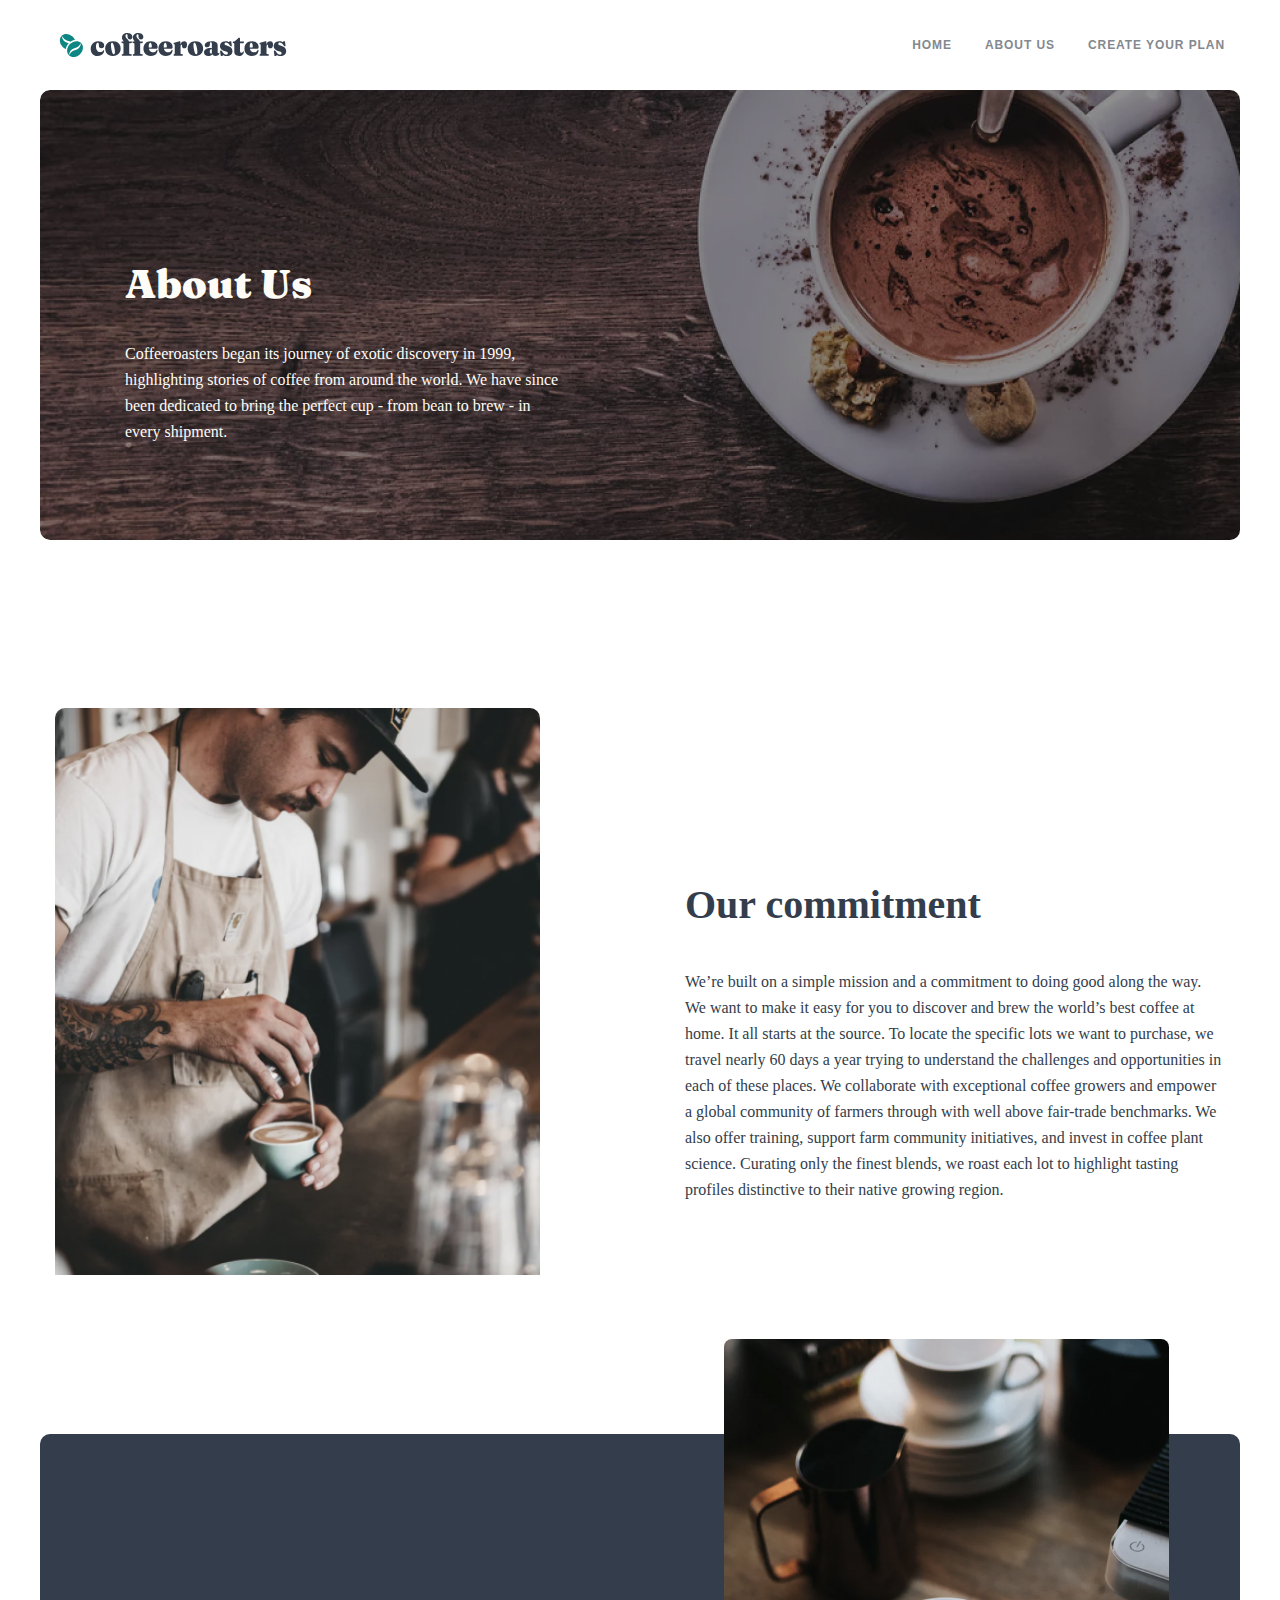
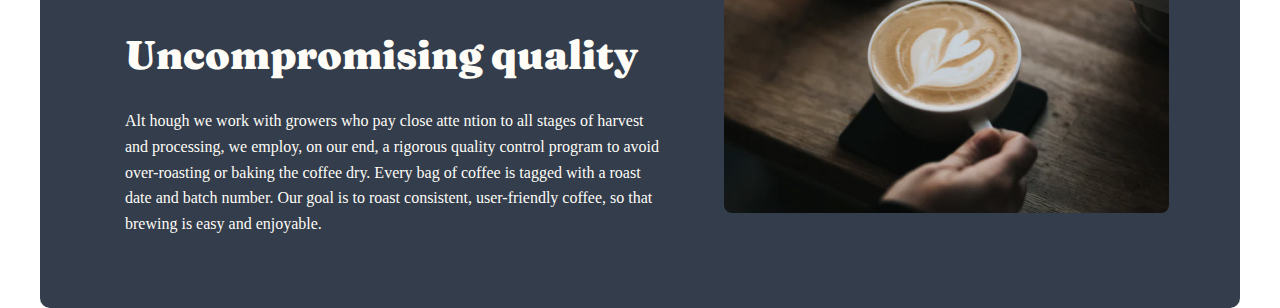
==== about_as.html @ ed0bef2e "new responsive" ====
<!DOCTYPE html>
<html lang="en">
<head>
    <meta charset="UTF-8">
    <meta http-equiv="X-UA-Compatible" content="IE=edge">
    <meta name="viewport" content="width=device-width, initial-scale=1.0">
    <title>About us</title>
    <link rel="stylesheet" href="./css/main.css">
</head>
<body>
    <!-- <h1>About us</h1> -->

    <div class="container">
      <header class="site-header">
        <div class="site-header__container">
          <a href="#" class="site-header__logo">
            <img
              src="img/site-logo-black.svg"
              alt="Site logo"
              class="site-header__logo-img"
            />
          </a>

          <button class="site-header__burger">
            <span class="site-header__burger-inner"></span>
            <span class="visually-hidden">Menu toggler button</span>
          </button>

          <nav class="nav site-header__nav">
            <ul class="nav__list">
              <li class="nav__list-item">
                <a href="#" class="nav__link site-header__nav-link">Home</a>
              </li>
              <li class="nav__list-item">
                <a href="#" class="nav__link site-header__nav-link">About us</a>
              </li>
              <li class="nav__list-item">
                <a href="#" class="nav__link site-header__nav-link"
                  >Create your plan</a
                >
              </li>
            </ul>
          </nav>
        </div>
      </header>
    </div>

    <div class="container about-us__intro">
        
            <div class="about-us__intro-wrapper">
                <h2 class="aboutus__title">
                    About Us
                </h2>
                <p class="aboutus__des">
                    Coffeeroasters began its journey of exotic discovery in 1999, highlighting stories of coffee from around the world. We have since been dedicated to bring the perfect cup - from bean to brew - in every shipment.
                </p>
            </div>
        
    </div>

    <div class="container">
        <section class="commitent__wrapper">
            <div class="commitment__img"></div>
            <div class="commitment__text-wrapper">
                <h3 class="commitment__title">
                    Our commitment
                </h3>
                <p class="commitment__description">
                    We’re built on a simple mission and a commitment to doing good along the way. We want to make it easy for you to discover and brew the world’s best coffee at home. It all starts at the source. To locate the specific lots we want to purchase, we travel nearly 60 days a year trying to understand the challenges and opportunities in each of these places. We collaborate with exceptional coffee growers and empower a global community of farmers through with well above fair-trade benchmarks. We also offer training, support farm community initiatives, and invest in coffee plant science. Curating only the finest blends, we roast each lot to highlight tasting profiles distinctive to their native growing region.
                </p>
            </div>
        </section>
    </div>

    <div class="quality container">
      <div class="quality__text-wrapper">
        <h2 class="quality__title">
        Uncompromising quality
      </h2>
      <p class="quality__des">
        Alt hough we work with growers who pay close atte ntion to all stages of harvest and processing, we employ, on our end, a rigorous quality control program to avoid over-roasting or baking the coffee dry. Every bag of coffee is tagged with a roast date and batch number. Our goal is to roast consistent, user-friendly coffee, so that brewing is easy and enjoyable.
      </p>
      </div>
    </div>

</body>
</html>
---- css/main.css ----
*,
*::before,
*::after {
  box-sizing: border-box;
}

body {
  margin: 0;
  padding: 0;
  font-family: "Barlow", "Arial", sans-serif;
  font-size: 16px;
  line-height: 1.6;
  color: #333D4B;
}

img {
  display: block;
}

.visually-hidden {
  clip: rect(0 0 0 0);
  -webkit-clip-path: inset(50%);
          clip-path: inset(50%);
  height: 1px;
  overflow: hidden;
  position: absolute;
  white-space: nowrap;
  width: 1px;
}

/* barlow-regular - latin */
@font-face {
  font-family: "Barlow";
  font-style: normal;
  font-weight: 400;
  src: local(""), url("../fonts/barlow-v12-latin-regular.woff2") format("woff2"), url("../fonts/barlow-v12-latin-regular.woff") format("woff"); /* Chrome 6+, Firefox 3.6+, IE 9+, Safari 5.1+ */
}
/* barlow-700 - latin */
@font-face {
  font-family: "Barlow";
  font-style: normal;
  font-weight: 700;
  src: local(""), url("../fonts/barlow-v12-latin-700.woff2") format("woff2"), url("../fonts/barlow-v12-latin-700.woff") format("woff"); /* Chrome 6+, Firefox 3.6+, IE 9+, Safari 5.1+ */
}
/* fraunces-regular - latin */
@font-face {
  font-family: "Fraunces";
  font-style: normal;
  font-weight: 400;
  src: local(""), url("../fonts/fraunces-v23-latin-regular.woff2") format("woff2"), url("../fonts/fraunces-v23-latin-regular.woff") format("woff"); /* Chrome 6+, Firefox 3.6+, IE 9+, Safari 5.1+ */
}
/* fraunces-900 - latin */
@font-face {
  font-family: "Fraunces";
  font-style: normal;
  font-weight: 900;
  src: local(""), url("../fonts/fraunces-v23-latin-900.woff2") format("woff2"), url("../fonts/fraunces-v23-latin-900.woff") format("woff"); /* Chrome 6+, Firefox 3.6+, IE 9+, Safari 5.1+ */
}
/*! normalize.css v8.0.1 | MIT License | github.com/necolas/normalize.css */
/* Document
   ========================================================================== */
/**
 * 1. Correct the line height in all browsers.
 * 2. Prevent adjustments of font size after orientation changes in iOS.
 */
html {
  line-height: 1.15; /* 1 */
  -webkit-text-size-adjust: 100%; /* 2 */
}

/* Sections
   ========================================================================== */
/**
 * Remove the margin in all browsers.
 */
body {
  margin: 0;
}

/**
 * Render the `main` element consistently in IE.
 */
main {
  display: block;
}

/**
 * Correct the font size and margin on `h1` elements within `section` and
 * `article` contexts in Chrome, Firefox, and Safari.
 */
h1 {
  font-size: 2em;
  margin: 0.67em 0;
}

/* Grouping content
   ========================================================================== */
/**
 * 1. Add the correct box sizing in Firefox.
 * 2. Show the overflow in Edge and IE.
 */
hr {
  box-sizing: content-box; /* 1 */
  height: 0; /* 1 */
  overflow: visible; /* 2 */
}

/**
 * 1. Correct the inheritance and scaling of font size in all browsers.
 * 2. Correct the odd `em` font sizing in all browsers.
 */
pre {
  font-family: monospace, monospace; /* 1 */
  font-size: 1em; /* 2 */
}

/* Text-level semantics
   ========================================================================== */
/**
 * Remove the gray background on active links in IE 10.
 */
a {
  background-color: transparent;
}

/**
 * 1. Remove the bottom border in Chrome 57-
 * 2. Add the correct text decoration in Chrome, Edge, IE, Opera, and Safari.
 */
abbr[title] {
  border-bottom: none; /* 1 */
  text-decoration: underline; /* 2 */
  -webkit-text-decoration: underline dotted;
          text-decoration: underline dotted; /* 2 */
}

/**
 * Add the correct font weight in Chrome, Edge, and Safari.
 */
b,
strong {
  font-weight: bolder;
}

/**
 * 1. Correct the inheritance and scaling of font size in all browsers.
 * 2. Correct the odd `em` font sizing in all browsers.
 */
code,
kbd,
samp {
  font-family: monospace, monospace; /* 1 */
  font-size: 1em; /* 2 */
}

/**
 * Add the correct font size in all browsers.
 */
small {
  font-size: 80%;
}

/**
 * Prevent `sub` and `sup` elements from affecting the line height in
 * all browsers.
 */
sub,
sup {
  font-size: 75%;
  line-height: 0;
  position: relative;
  vertical-align: baseline;
}

sub {
  bottom: -0.25em;
}

sup {
  top: -0.5em;
}

/* Embedded content
   ========================================================================== */
/**
 * Remove the border on images inside links in IE 10.
 */
img {
  border-style: none;
}

/* Forms
   ========================================================================== */
/**
 * 1. Change the font styles in all browsers.
 * 2. Remove the margin in Firefox and Safari.
 */
button,
input,
optgroup,
select,
textarea {
  font-family: inherit; /* 1 */
  font-size: 100%; /* 1 */
  line-height: 1.15; /* 1 */
  margin: 0; /* 2 */
}

/**
 * Show the overflow in IE.
 * 1. Show the overflow in Edge.
 */
button,
input { /* 1 */
  overflow: visible;
}

/**
 * Remove the inheritance of text transform in Edge, Firefox, and IE.
 * 1. Remove the inheritance of text transform in Firefox.
 */
button,
select { /* 1 */
  text-transform: none;
}

/**
 * Correct the inability to style clickable types in iOS and Safari.
 */
button,
[type=button],
[type=reset],
[type=submit] {
  -webkit-appearance: button;
}

/**
 * Remove the inner border and padding in Firefox.
 */
button::-moz-focus-inner,
[type=button]::-moz-focus-inner,
[type=reset]::-moz-focus-inner,
[type=submit]::-moz-focus-inner {
  border-style: none;
  padding: 0;
}

/**
 * Restore the focus styles unset by the previous rule.
 */
button:-moz-focusring,
[type=button]:-moz-focusring,
[type=reset]:-moz-focusring,
[type=submit]:-moz-focusring {
  outline: 1px dotted ButtonText;
}

/**
 * Correct the padding in Firefox.
 */
fieldset {
  padding: 0.35em 0.75em 0.625em;
}

/**
 * 1. Correct the text wrapping in Edge and IE.
 * 2. Correct the color inheritance from `fieldset` elements in IE.
 * 3. Remove the padding so developers are not caught out when they zero out
 *    `fieldset` elements in all browsers.
 */
legend {
  box-sizing: border-box; /* 1 */
  color: inherit; /* 2 */
  display: table; /* 1 */
  max-width: 100%; /* 1 */
  padding: 0; /* 3 */
  white-space: normal; /* 1 */
}

/**
 * Add the correct vertical alignment in Chrome, Firefox, and Opera.
 */
progress {
  vertical-align: baseline;
}

/**
 * Remove the default vertical scrollbar in IE 10+.
 */
textarea {
  overflow: auto;
}

/**
 * 1. Add the correct box sizing in IE 10.
 * 2. Remove the padding in IE 10.
 */
[type=checkbox],
[type=radio] {
  box-sizing: border-box; /* 1 */
  padding: 0; /* 2 */
}

/**
 * Correct the cursor style of increment and decrement buttons in Chrome.
 */
[type=number]::-webkit-inner-spin-button,
[type=number]::-webkit-outer-spin-button {
  height: auto;
}

/**
 * 1. Correct the odd appearance in Chrome and Safari.
 * 2. Correct the outline style in Safari.
 */
[type=search] {
  -webkit-appearance: textfield; /* 1 */
  outline-offset: -2px; /* 2 */
}

/**
 * Remove the inner padding in Chrome and Safari on macOS.
 */
[type=search]::-webkit-search-decoration {
  -webkit-appearance: none;
}

/**
 * 1. Correct the inability to style clickable types in iOS and Safari.
 * 2. Change font properties to `inherit` in Safari.
 */
::-webkit-file-upload-button {
  -webkit-appearance: button; /* 1 */
  font: inherit; /* 2 */
}

/* Interactive
   ========================================================================== */
/*
 * Add the correct display in Edge, IE 10+, and Firefox.
 */
details {
  display: block;
}

/*
 * Add the correct display in all browsers.
 */
summary {
  display: list-item;
}

/* Misc
   ========================================================================== */
/**
 * Add the correct display in IE 10+.
 */
template {
  display: none;
}

/**
 * Add the correct display in IE 10.
 */
[hidden] {
  display: none;
}

.container {
  max-width: 1200px;
  margin: 0 auto;
  padding: 0 15px;
}

@media only screen and (max-width: 1200px) {
  .container {
    max-width: 689px;
  }
}
@media only screen and (max-width: 786px) {
  .container {
    max-width: 327px;
  }
}
.nav__list {
  padding: 0;
  margin: 0;
  list-style: none;
  display: flex;
}

.nav__list-item {
  color: #83888F;
  margin-right: 33px;
  font-weight: 700;
  font-size: 12px;
  line-height: 15px;
  letter-spacing: 0.923077px;
  text-transform: uppercase;
}

.nav__list-item:last-child {
  margin-right: 0;
}

.nav__link {
  text-decoration: none;
  color: #83888F;
}

@media screen and (max-width: 786px) {
  .nav__list {
    flex-direction: column;
    align-items: center;
  }
  .nav__list-item {
    margin: 0;
    margin-bottom: 24px;
  }
  .nav__list-item:last-child {
    margin-bottom: 0;
  }
}
.intro {
  background-image: url(../img/backgorund-coffe.jpg);
  background-size: 100%;
  background-repeat: no-repeat;
  padding-top: 117px;
  padding-left: 85px;
  padding-bottom: 116px;
}

.intro__content {
  max-width: 520px;
}

.intro__title {
  font-family: "Fraunces", serif;
  font-weight: 900;
  font-size: 72px;
  line-height: 72px;
  color: #FEFCF7;
  margin: 0;
}

.intro__description {
  font-weight: 400;
  font-size: 16px;
  line-height: 26px;
  color: #FEFCF7;
  mix-blend-mode: normal;
  margin: 0;
  margin-top: 32px;
  margin-bottom: 56px;
  opacity: 0.8;
}

@media screen and (max-width: 1200px) {
  .intro {
    background-image: url(../../img/intro-bg-tablet.png);
    background-size: cover;
    background-position: center;
    max-width: 689px;
    height: 500;
    padding-top: 104px;
    padding-left: 58px;
    padding-bottom: 103px;
  }
  .intro__content {
    max-width: 398px;
  }
  .intro__title {
    font-size: 48px;
    line-height: 48px;
  }
  .intro__description {
    font-size: 15px;
    line-height: 25px;
    margin: 24px 0 40px;
  }
}
@media screen and (max-width: 1200px) {
  .intro {
    background-image: url(../../img/intro-bg-tablet.png);
  }
}
@media screen and (max-width: 786px) {
  .intro__content-wrapper {
    position: relative;
  }
  .intro {
    background-image: url(../../img/intro-bg-mobile.png);
    max-width: 327px;
    padding: 100px 24px;
  }
  .intro__content {
    max-width: 279px;
    text-align: center;
  }
  .intro__title {
    font-size: 40px;
    line-height: 40px;
  }
  .intro__description {
    margin-bottom: 39px;
  }
}
.site-header__container {
  display: flex;
  align-items: center;
  justify-content: space-between;
  padding-top: 32px;
  padding-bottom: 32px;
}

.site-header__logo {
  z-index: 1;
}

.site-header__logo-img {
  width: 236px;
  height: 26px;
}

.site-header__burger {
  display: none;
  z-index: 1;
}

.site-header__nav-link:hover {
  transition: 0.5s ease all;
  color: #333D4B;
}

.site-header__burger {
  display: none;
}

@media screen and (max-width: 1200px) {
  .site-header__logo-img {
    width: 235px;
    height: 25px;
  }
  .site-header__burger {
    display: none;
  }
}
@media only screen and (max-width: 786px) {
  @-webkit-keyframes nav-open {
    0% {
      transform: translateY(-100%);
    }
  }
  @keyframes nav-open {
    0% {
      transform: translateY(-100%);
    }
  }
  .site-header {
    position: relative;
  }
  .site-header__nav {
    display: none;
    position: absolute;
    top: 100%;
    left: 0;
    width: 100%;
    height: calc(100vh - 82px);
    background-color: #fff;
    background: linear-gradient(180deg, #FEFCF7 55.94%, rgba(254, 252, 247, 0.504981) 100%);
  }
  .site-header__button {
    display: inline-block;
  }
  .site-header__logo-img {
    width: 140px;
    height: 18px;
  }
  .site-header__burger {
    margin-left: auto;
    cursor: pointer;
    min-height: 15px;
    width: 20px;
    display: block;
    border: none;
    background-color: transparent;
    padding: 0;
    position: relative;
  }
  .site-header__burger-inner,
.site-header__burger::after,
.site-header__burger::before {
    display: block;
    width: 20px;
    height: 3px;
    background-color: #333D4B;
    content: "";
    border-radius: 1.5px;
    transition: 0.5s ease all;
  }
  .site-header__burger-inner {
    margin: 3px 0;
  }
  .site-header__burger--opened .site-header__burger-inner {
    display: none;
  }
  .site-header__burger--opened::before,
.site-header__burger--opened::after {
    position: absolute;
    top: 50%;
    left: 0;
  }
  .site-header__burger--opened::before {
    transform: translateY(-50%) rotate(45deg);
  }
  .site-header__burger--opened::after {
    transform: translateY(-50%) rotate(-45deg);
  }
  .site-header__nav--opened {
    background-color: #FEFCF7;
  }
  .site-header__nav--opened .site-header__nav {
    display: block;
    -webkit-animation: 0.3s ease nav-open;
            animation: 0.3s ease nav-open;
  }
  .site-header__nav-link {
    font-family: "Fraunces", serif;
    font-weight: 900;
    font-size: 24px;
    line-height: 32px;
    color: #333D4B;
  }
  .site-header__nav--opened {
    display: block;
    z-index: 1;
  }
}
.collection {
  margin-top: 136px;
}

.collection__title {
  margin: 0;
  font-family: "Fraunces", serif;
  font-size: 150px;
  text-align: center;
  font-weight: 900;
  position: relative;
  text-transform: lowercase;
  opacity: 0.5;
  line-height: 1.5;
  color: #333D4B;
}
.collection__title::before {
  position: absolute;
  left: 0%;
  right: 0%;
  top: 0%;
  bottom: 0%;
  content: "";
  display: block;
  background: linear-gradient(180deg, rgba(254, 252, 247, 0.412) 0%, #fefcf7 100%);
}

.collection__list {
  padding: 0;
  margin: 0;
  list-style: none;
  display: flex;
  flex-wrap: wrap;
  align-items: end;
  justify-content: center;
  transform: translateY(calc(-50% + 90px));
}

.collection__item {
  width: 256px;
  margin-right: 30px;
}

.collection__item:last-child {
  margin-right: 0;
}

.collection__item-title {
  margin-top: 71px;
  margin-bottom: 24px;
  font-family: "Fraunces", serif;
  font-weight: 900;
  font-size: 24px;
  line-height: 32px;
  text-align: center;
  color: #333D4B;
}

.collection__item-description {
  margin: 0;
  text-align: center;
  color: #85909e;
}

@media screen and (max-width: 1200px) {
  .collection {
    margin-top: 144px;
  }
  .collection__title {
    font-size: 96px;
  }
  .collection__list {
    flex-direction: column;
    transform: translateY(-76px);
    padding-left: 59px;
  }
  .collection__item {
    display: flex;
    align-items: center;
    width: 100%;
    margin: 0;
    margin-bottom: 47px;
  }
  .collection__item:last-child {
    margin-bottom: 0;
    padding-left: 27px;
  }
  .collection__item-content {
    max-width: 282px;
    margin-left: 36px;
    padding-bottom: 24px;
  }
  .collection__item-title {
    text-align: left;
    margin: 0;
    margin-bottom: 24px;
    line-height: 32px;
  }
  .collection__item-description {
    margin: 0;
    text-align: left;
    color: #85909e;
    font-size: 15px;
    line-height: 25px;
  }
}
@media screen and (max-width: 786px) {
  .collection {
    margin-top: 120px;
  }
  .collection__title {
    font-size: 40px;
    text-align: center;
  }
  .collection__list {
    flex-direction: column;
    margin-top: 80px;
    align-items: center;
    padding: 0;
  }
  .collection__item {
    display: flex;
    flex-direction: column;
    width: 100%;
    margin: 0;
  }
  .collection__item:last-child {
    padding-left: 0;
  }
  .collection__item-title, .collection__item-description {
    text-align: center;
  }
  .collection__item-content {
    margin: 0;
  }
}
.benefits {
  position: relative;
  margin-top: 188px;
  color: #fff;
}
.benefits::before {
  height: 577px;
  position: absolute;
  top: 0;
  left: 0;
  width: 100%;
  background-color: #2C343E;
  border-radius: 10px;
  padding: 100px 85px;
  color: #FEFCF7;
  padding: 100px 317px 370px;
  padding: 0;
  content: "";
}

.benefits__wrapper {
  text-align: center;
  position: relative;
  z-index: 1;
  color: #fff;
  max-width: 540px;
  margin: 0 auto;
  padding-top: 100px;
}

.benefits__title {
  font-family: "Fraunces";
  font-weight: 900;
  font-size: 40px;
  margin: 0 0 32px 0;
}

.benefits__description {
  margin: 0;
  mix-blend-mode: normal;
  opacity: 0.8;
}

.benefits__list {
  padding: 0;
  margin: 0;
  list-style: none;
  display: flex;
  align-items: stretch;
  justify-content: center;
  flex-wrap: wrap;
  position: relative;
  z-index: 1;
  margin-top: 86px;
}

.benefits__list-item {
  background: #0E8784;
  border-radius: 8px;
  width: 350px;
  padding: 72px 48px 48px 47px;
  text-align: center;
  margin-right: 30px;
}
.benefits__list-item:nth-child(3n) {
  margin-right: 0;
}

.benefits__list-item::before {
  background: url(../../img/coffee.svg) no-repeat center center;
  content: "";
  display: block;
  width: 71px;
  height: 71px;
  margin-left: 130px;
}

.benefits__list-title {
  margin: 0;
  margin-top: 56px;
  margin-bottom: 24px;
  font-family: "Fraunces";
  font-weight: 900;
  font-size: 24px;
}

.benefits__list-descriptiom {
  margin: 0;
}

.benefits__list-item--quality::before {
  background: url(../../img/coffee-bean.svg) no-repeat center center;
  content: "";
  display: block;
  width: 71px;
  height: 71px;
  margin: 0 auto;
}

.benefits__list-item--benefits::before {
  background: url(../../img/exclusive-benefits.svg);
  content: "";
  display: block;
  margin: 0 auto;
}

.benefits__list-item--shipping::before {
  background: url(../../img/delivery.svg) no-repeat center center;
  content: "";
  display: block;
  width: 71px;
  height: 71px;
  margin: 0 auto;
}

@media only screen and (max-width: 1200px) {
  .benefits {
    padding: 56px 74px 368px 74px;
    height: 573px;
  }
  .benefits__wrapper {
    padding: 0;
  }
  .benefits__title {
    font-size: 32px;
    margin: 0 0 24px 0;
  }
  .benefits__description {
    font-size: 15px;
    line-height: 25px;
  }
  .benefits__list {
    margin-top: 70px;
  }
  .benefits__list-item {
    width: 100%;
    padding: 41px 48px 41px 70px;
    text-align: left;
    margin-top: 24px;
    margin-right: 0;
    display: flex;
    justify-content: center;
    align-items: center;
  }
  .benefits__list-item-wrapper {
    width: 344px;
  }
  .benefits__list-title {
    margin: 0;
    margin-bottom: 16px;
  }
  .benefits__list-descriptiom {
    font-size: 15px;
    line-height: 25px;
  }
  .benefits__list-item--quality::before,
.benefits__list-item--benefits::before,
.benefits__list-item--shipping::before {
    margin: 0;
    margin-right: 56px;
    width: 55px;
    height: 56px;
    background-size: cover;
  }
  .benefits__list-item--shipping::before {
    width: 55px;
    height: 39px;
  }
}
@media only screen and (max-width: 786px) {
  .benefits {
    margin-top: 0px;
    padding: 64px 24px 661px 24px;
  }
  .benefits::before {
    height: 902px;
  }
  .benefits__title {
    font-size: 28px;
    line-height: 28px;
  }
  .benefits__list {
    margin-top: 64px;
  }
  .benefits__list-item {
    width: 100%;
    padding: 72px 35px 51px 35px;
    text-align: center;
    display: flex;
    flex-direction: column;
    align-items: center;
  }
  .benefits__list-item-wrapper {
    width: 100%;
  }
  .benefits__list-title {
    margin: 0;
    margin-top: 56px;
    margin-bottom: 24px;
  }
  .benefits__list-item--quality::before,
.benefits__list-item--benefits::before,
.benefits__list-item--shipping::before {
    margin: 0;
  }
}
.works {
  width: 1110px;
  display: block;
  margin: 0 auto;
  margin-top: 434px;
}

.works__title {
  font-family: "Fraunces", serif;
  font-style: normal;
  font-weight: 900;
  font-size: 24px;
  line-height: 32px;
  color: #83888F;
  margin: 0;
  margin-bottom: 80px;
}

.works__list {
  padding: 0;
  margin: 0;
  list-style: none;
  display: flex;
  width: 1045px;
  justify-content: flex-start;
  position: relative;
}

.works__list::before {
  position: absolute;
  right: 260px;
  top: 15px;
  content: "";
  display: block;
  width: 760px;
  height: 1px;
  background-color: #FDD6BA;
}

.works__link-wrapper {
  margin: 64px 0 200px;
}

@media screen and (max-width: 1200px) {
  .works {
    width: 689px;
  }
  .works__title {
    margin-bottom: 40px;
  }
  .works__list {
    width: 689px;
  }
  .works__list::before {
    width: 467px;
    left: 30px;
  }
  .works__link-wrapper {
    margin: 44px 0 144px;
  }
}
@media screen and (max-width: 786px) {
  .works {
    width: 100%;
    margin-top: 900px;
  }
  .works__title {
    margin-bottom: 80px;
    text-align: center;
  }
  .works__list {
    width: 327px;
    flex-direction: column;
    align-items: center;
    justify-content: space-between;
  }
  .works__list::before {
    display: none;
  }
  .works__link-wrapper {
    margin: 79px 0 120px;
    text-align: center;
  }
}
.works-item {
  margin-right: 95px;
}

.works-item:last-child {
  margin-right: 0;
}

.works__item-number {
  font-family: "Fraunces";
  font-style: normal;
  font-weight: 900;
  font-size: 72px;
  line-height: 72px;
  color: #FDD6BA;
}

.works-item:last-child {
  margin-right: 0;
}

.works-item__number {
  font-family: "Fraunces";
  font-style: normal;
  font-weight: 900;
  font-size: 72px;
  line-height: 72px;
  color: #FDD6BA;
  margin: 0;
}

.works-item__number::before {
  content: "";
  display: block;
  width: 31px;
  height: 31px;
  background: #FEFCF7;
  border: 2px solid #0E8784;
  border-radius: 50%;
  margin-bottom: 67px;
  position: relative;
  z-index: 1;
}

.works-item__title {
  -moz-columns: #85909e;
       columns: #85909e;
  font-family: "Fraunces", serif;
  font-style: normal;
  font-weight: 900;
  font-size: 32px;
  line-height: 36px;
  margin: 0;
  margin: 38px 0 42px;
}

.works-item__title--coffee {
  width: 255px;
}

.works-item__description {
  margin: 0;
}

@media screen and (max-width: 1200px) {
  .works-item {
    max-width: 223px;
    margin-right: 10px;
  }
  .works-item__title {
    -moz-columns: #85909e;
         columns: #85909e;
    font-family: "Fraunces", serif;
    font-style: normal;
    font-weight: 900;
    font-size: 28px;
    line-height: 32px;
    margin: 0;
    margin: 42px 0 38px;
  }
  .works-item__title--coffee {
    width: 100%;
  }
  .works-item__description {
    font-size: 15px;
    line-height: 25px;
  }
}
@media screen and (max-width: 786px) {
  .works-item {
    max-width: 327px;
    margin-right: 0;
    margin-bottom: 56px;
  }
  .works-item__number {
    text-align: center;
  }
  .works-item__number::before {
    display: none;
  }
  .works-item__title {
    text-align: center;
    margin: 24px 0 24px;
  }
  .works-item__description {
    max-width: 327px;
    text-align: center;
  }
}
.footer {
  background: #2C343E;
  padding-top: 47px;
  padding-bottom: 47px;
  padding-left: 85px;
  padding-right: 85px;
}

.footer__container {
  display: flex;
  align-items: center;
  justify-content: space-between;
  width: 1110px;
  margin-left: auto;
}

.footer__nav-media-wrapper {
  width: 772px;
  display: flex;
  align-items: center;
  justify-content: space-between;
}

.footer__social-media-links {
  padding: 0;
  margin: 0;
  list-style: none;
  display: flex;
}

.footer__media-link {
  margin-right: 24px;
}

.footer__media-link:last-child {
  margin-right: 0;
}

.footer__media-link-hover:hover {
  fill: #FDD6BA;
  transition: 0.5s ease all;
}

.footer__nav-item:hover {
  transition: 0.5s ease all;
  cursor: pointer;
  color: #FEFCF7;
}

@media screen and (max-width: 1200px) {
  .footer {
    padding: 54px 175px 54px 200px;
  }
  .footer__container {
    display: flex;
    align-items: center;
    justify-content: space-between;
    width: 1110px;
    margin-left: auto;
  }
  .footer__container {
    flex-direction: column;
    align-items: center;
    width: 100%;
    margin: 0;
  }
  .footer__nav-media-wrapper {
    width: 100%;
    display: flex;
    flex-direction: column;
    align-items: center;
    justify-content: space-between;
  }
  .footer__nav {
    margin-top: 33px;
    margin-bottom: 65px;
  }
}
@media screen and (max-width: 786px) {
  .footer {
    padding: 55px;
  }
}
.main-link {
  font-family: "Fraunces";
  font-size: 18px;
  min-width: 217px;
  display: inline-block;
  background-color: #0E8784;
  padding: 15px 31px;
  border-radius: 6px;
  color: #FEFCF7;
  text-decoration: none;
  font-weight: 700;
  text-align: center;
  transition: 0.5s ease all;
}
.main-link:hover {
  background: #66D2CF;
  cursor: pointer;
}

.commitment__img {
  background-image: url(../../img/commitmet.png);
  background-repeat: no-repeat;
  background-size: contain;
  background-position: top left;
  width: 485px;
  height: 606px;
  border-radius: 10px;
}

.commitent__wrapper {
  display: flex;
  justify-content: space-between;
  vertical-align: middle;
  align-items: center;
}

.commitment__text-wrapper {
  width: 540px;
  height: 340px;
}

.commitment__title {
  font-family: "Fraunces 9pt";
  font-style: normal;
  font-weight: 900;
  font-size: 40px;
  line-height: 48px;
}

.commitment__description {
  font-family: "Barlow";
  font-style: normal;
  font-weight: 400;
  font-size: 16px;
  line-height: 26px;
  /* or 162% */
  color: #333D4B;
}

@media only screen and (max-width: 1200px) {
  .commitment__img {
    background-image: url(../../img/commitmet.png);
    background-repeat: no-repeat;
    background-size: cover;
    background-position: top left;
    width: 281px;
    height: 470px;
    border-radius: 10px;
  }
  .commitent__wrapper {
    display: flex;
    justify-content: space-between;
    vertical-align: middle;
    align-items: center;
  }
  .commitment__text-wrapper {
    width: 339px;
    height: 453px;
  }
  .commitment__title {
    font-family: "Fraunces 9pt";
    font-style: normal;
    font-weight: 900;
    font-size: 32px;
    line-height: 48px;
  }
  .commitment__description {
    font-family: "Barlow";
    font-style: normal;
    font-weight: 400;
    font-size: 15px;
    line-height: 25px;
    color: #333D4B;
  }
}
@media only screen and (max-width: 786px) {
  .commitment__img {
    background-image: url(../../img/commitmet.png);
    background-repeat: no-repeat;
    background-size: cover;
    background-position: top left;
    width: 327px;
    height: 400px;
    border-radius: 10px;
  }
  .commitent__wrapper {
    display: flex;
    justify-content: space-between;
    flex-direction: row;
    flex-wrap: wrap;
    vertical-align: middle;
    align-items: center;
  }
  .commitment__text-wrapper {
    width: 327px;
    height: 453px;
  }
  .commitment__title {
    font-family: "Fraunces 9pt";
    font-style: normal;
    font-weight: 900;
    font-size: 32px;
    line-height: 48px;
  }
  .commitment__description {
    font-family: "Barlow";
    font-style: normal;
    font-weight: 400;
    font-size: 15px;
    line-height: 25px;
    color: #333D4B;
  }
}
.about-us__intro {
  background-image: url(../../img/Group\ 7.png);
  background-repeat: no-repeat;
  background-size: cover;
  width: 100%;
  height: 450px;
  border-radius: 10px;
  align-items: center;
  vertical-align: middle;
  padding: 137px 750px 137px 85px;
  margin-bottom: 168px;
}

.about-us__intro-wrapper {
  width: 445px;
  height: 176px;
}

.aboutus__title {
  font-family: "Fraunces";
  font-style: normal;
  font-weight: 900;
  font-size: 40px;
  line-height: 48px;
  color: #FEFCF7;
}

.aboutus__des {
  font-family: "Barlow";
  font-style: normal;
  font-weight: 400;
  font-size: 16px;
  line-height: 26px;
  color: #FEFCF7;
}

@media only screen and (max-width: 1200px) {
  .about-us__intro {
    background-image: url(../../img/Group\ 7.png);
    background-repeat: no-repeat;
    background-size: cover;
    width: 100%;
    height: 400px;
    border-radius: 10px;
    align-items: center;
    vertical-align: middle;
    padding: 118px 233px 118px 58px;
    margin-bottom: 168px;
  }
  .about-us__intro-wrapper {
    width: 445px;
    height: 176px;
  }
  .aboutus__title {
    font-family: "Fraunces";
    font-style: normal;
    font-weight: 900;
    font-size: 32px;
    line-height: 40px;
    color: #FEFCF7;
  }
  .aboutus__des {
    font-family: "Barlow";
    font-style: normal;
    font-weight: 400;
    font-size: 16px;
    line-height: 26px;
    /* or 162% */
    color: #FEFCF7;
  }
}
@media only screen and (max-width: 786px) {
  .about-us__intro {
    background-image: url(../../img/Group\ 7.png);
    background-repeat: no-repeat;
    background-size: cover;
    background-position: center bottom;
    width: 100%;
    height: 400px;
    border-radius: 10px;
    align-items: center;
    vertical-align: middle;
    padding: 111px 24px 87px 24px;
    margin-bottom: 168px;
  }
  .about-us__intro-wrapper {
    width: 279px;
    height: 202px;
    text-align: center;
  }
  .aboutus__title {
    font-family: "Fraunces";
    font-style: normal;
    font-weight: 900;
  }
  .aboutus__des {
    font-family: "Barlow";
    font-style: normal;
    font-weight: 400;
    font-size: 15px;
    line-height: 25px;
    text-align: center;
  }
}
.quality {
  height: 474px;
  border-radius: 10px;
  background-color: #333D4B;
  padding: 168px 655px 176px 85px;
  position: relative;
  margin-top: 120px;
}

.quality__text-wrapper {
  width: 540px;
  height: 210px;
}

.quality__text-wrapper::after {
  background-image: url(../../img/Bitmap.jpg);
  content: "";
  display: block;
  width: 445px;
  height: 474px;
  position: absolute;
  border-radius: 8px;
  left: 57%;
  top: -20%;
}

.quality__title {
  font-family: "Fraunces";
  font-style: normal;
  font-weight: 900;
  font-size: 40px;
  line-height: 40px;
  color: #FEFCF7;
}

.quality__des {
  font-family: "Barlow";
  font-style: normal;
  font-weight: 400;
  color: #FEFCF7;
}

@media only screen and (max-width: 786px) {
  .quality {
    height: 448px;
    border-radius: 10px;
    background-color: #333D4B;
    padding: 224px 74px 67px 24px;
    position: relative;
    margin-top: 330px;
  }
  .quality__text-wrapper {
    width: 540px;
    height: 210px;
  }
  .quality__text-wrapper::after {
    background-image: url(../../img/Bitmap.jpg);
    content: "";
    display: block;
    width: 445px;
    height: 474px;
    position: absolute;
    border-radius: 8px;
    left: 57%;
    top: -20%;
  }
  .quality__title {
    font-family: "Fraunces";
    font-style: normal;
    font-weight: 900;
    font-size: 40px;
    line-height: 40px;
    color: #FEFCF7;
  }
  .quality__des {
    font-family: "Barlow";
    font-style: normal;
    font-weight: 400;
    color: #FEFCF7;
  }
}/*# sourceMappingURL=main.css.map */
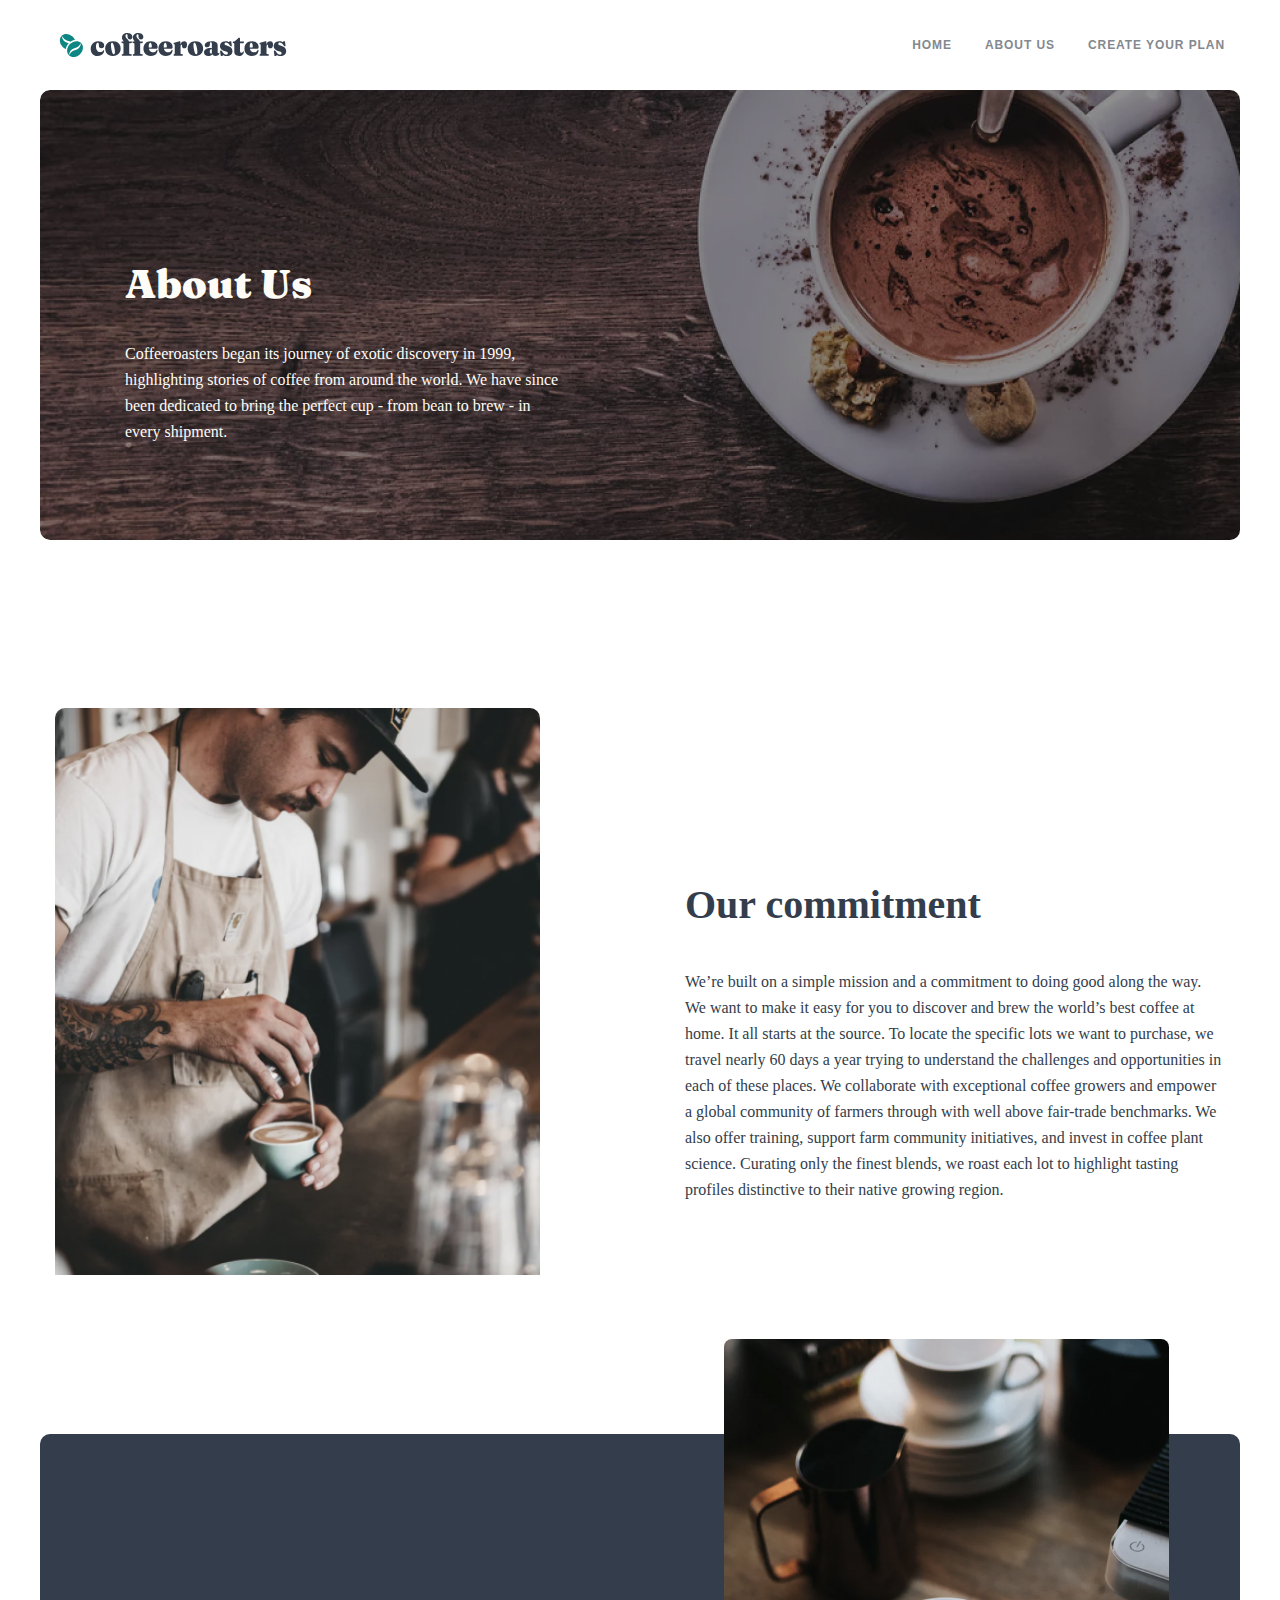
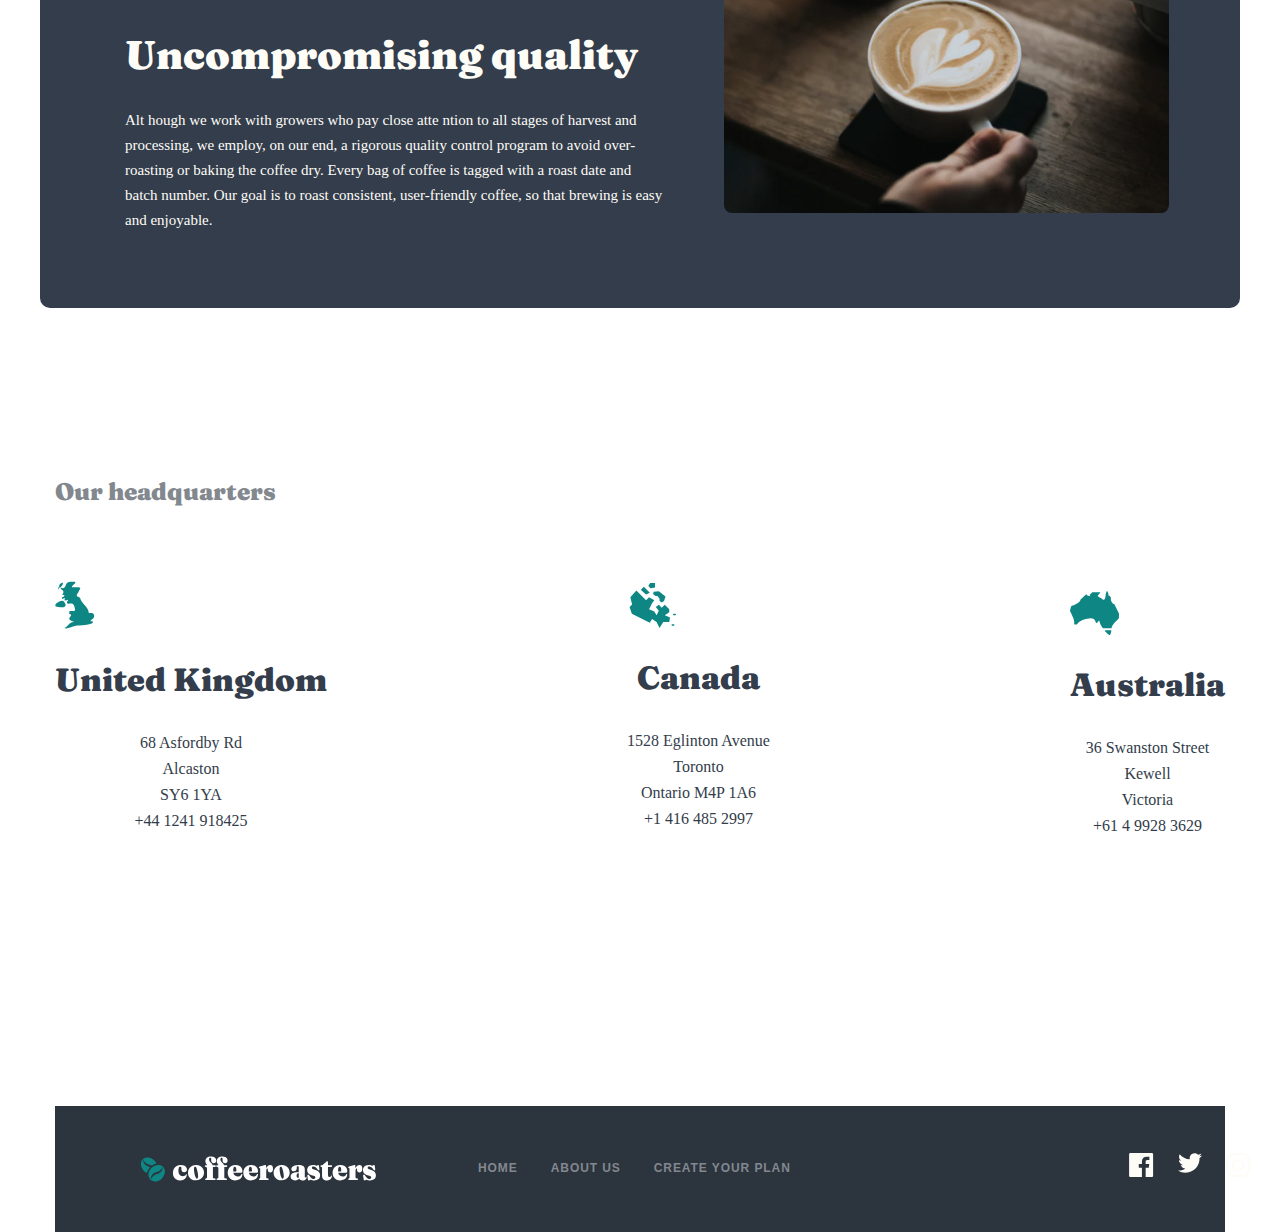
==== commit 80936f1b: "about us" ====
--- a/about_as.html
+++ b/about_as.html
@@ -10,6 +10,7 @@
 <body>
     <!-- <h1>About us</h1> -->
 
+    <!-- HEADER -->
     <div class="container">
       <header class="site-header">
         <div class="site-header__container">
@@ -45,6 +46,9 @@
       </header>
     </div>
 
+
+    <!-- INTRO -->
+
     <div class="container about-us__intro">
         
             <div class="about-us__intro-wrapper">
@@ -72,6 +76,8 @@
         </section>
     </div>
 
+    <!-- QUALITY -->
+
     <div class="quality container">
       <div class="quality__text-wrapper">
         <h2 class="quality__title">
@@ -83,5 +89,134 @@
       </div>
     </div>
 
+    <!-- QUARTERS -->
+
+    <div class="quarters container">
+      <h2 class="quarters__title">Our headquarters</h2>
+      <ul class="quarters__list">
+        <li class="quarters__list-item">
+          <img class="map__gb" src="./img/UK.svg" alt="">
+          <h3 class="quarters__item-title">
+            United Kingdom
+          </h3>
+          <p class="quarters__item-des">
+            68  Asfordby Rd <br>
+            Alcaston <br>
+            SY6 1YA <br>
+            +44 1241 918425
+          </p>
+        </li>
+        <li class="quarters__list-item">
+          <img class="map__can" src="./img/Canada.svg" alt="">
+          <h3 class="quarters__item-title">
+            Canada
+          </h3>
+          <p class="quarters__item-des">
+            1528  Eglinton Avenue <br>
+            Toronto <br>
+            Ontario M4P 1A6 <br>
+            +1 416 485 2997
+          </p>
+        </li>
+        <li>
+          <div  class="quarters__list-item">
+          <img class="map__aus" src="./img/Australia.svg" alt="">
+          <h3 class="quarters__item-title">
+            Australia
+          </h3>
+          <p class="quarters__item-des">
+            36 Swanston Street <br>
+            Kewell <br>
+            Victoria <br>
+            +61 4 9928 3629
+          </p>
+          </div>
+        </li>
+      </ul>
+    </div>
+
+    <!-- FOOTER -->
+
+    <div>
+      <div class="container">
+        <footer class="footer">
+          <div class="footer__container">
+            <a href="" class="footer__logo">
+              <img
+                src="img/site-logo-white.svg"
+                alt="Site logo"
+                class="footer__logo-img"
+              />
+            </a>
+            <div class="footer__nav-media-wrapper">
+              <nav class="nav footer__nav">
+                <ul class="nav__list">
+                  <li class="nav__list-item footer__nav-item">Home</li>
+                  <li class="nav__list-item footer__nav-item">About us</li>
+                  <li class="nav__list-item footer__nav-item">
+                    Create your plan
+                  </li>
+                </ul>
+              </nav>
+              <ul class="footer__social-media-links">
+                <li class="footer__media-link">
+                  <a href="#" class="nav__link">
+                    <svg
+                      class="footer__media-link-hover"
+                      width="25"
+                      height="24"
+                      viewBox="0 0 25 24"
+                      fill="#FEFCF7"
+                      xmlns="http://www.w3.org/2000/svg"
+                    >
+                      <path
+                        d="M22.7752 0H1.42522C0.69322 0 0.10022 0.593 0.10022 1.325V22.676C0.10022 23.407 0.69322 24 1.42522 24H12.9202V14.706H9.79222V11.084H12.9202V8.413C12.9202 5.313 14.8132 3.625 17.5792 3.625C18.9042 3.625 20.0422 3.724 20.3742 3.768V7.008L18.4562 7.009C16.9522 7.009 16.6612 7.724 16.6612 8.772V11.085H20.2482L19.7812 14.707H16.6612V24H22.7772C23.5072 24 24.1002 23.407 24.1002 22.675V1.325C24.1002 0.593 23.5072 0 22.7752 0Z"
+                      />
+                    </svg>
+                  </a>
+                </li>
+                <li class="footer__media-link">
+                  <a href="#" class="nav__link">
+                    <svg
+                      class="footer__media-link-hover"
+                      width="24"
+                      height="20"
+                      viewBox="0 0 24 20"
+                      fill="#FEFCF7"
+                      xmlns="http://www.w3.org/2000/svg"
+                    >
+                      <path
+                        id="Path"
+                        d="M24 2.55705C23.117 2.94905 22.168 3.21305 21.172 3.33205C22.189 2.72305 22.97 1.75805 23.337 0.608047C22.386 1.17205 21.332 1.58205 20.21 1.80305C19.313 0.846047 18.032 0.248047 16.616 0.248047C13.437 0.248047 11.101 3.21405 11.819 6.29305C7.728 6.08805 4.1 4.12805 1.671 1.14905C0.381 3.36205 1.002 6.25705 3.194 7.72305C2.388 7.69705 1.628 7.47605 0.965 7.10705C0.911 9.38805 2.546 11.522 4.914 11.997C4.221 12.185 3.462 12.229 2.69 12.081C3.316 14.037 5.134 15.46 7.29 15.5C5.22 17.123 2.612 17.848 0 17.54C2.179 18.937 4.768 19.752 7.548 19.752C16.69 19.752 21.855 12.031 21.543 5.10605C22.505 4.41105 23.34 3.54405 24 2.55705Z"
+                      />
+                    </svg>
+                  </a>
+                </li>
+                <li class="footer__media-link">
+                  <a href="#" class="nav__link">
+                    <svg
+                      class="footer__media-link-hover"
+                      width="24"
+                      height="24"
+                      viewBox="0 0 24 24"
+                      fill="#FEFCF7"
+                      xmlns="http://www.w3.org/2000/svg"
+                    >
+                      <path
+                        id="Shape"
+                        fill-rule="evenodd"
+                        clip-rule="evenodd"
+                        d="M12 0C8.741 0 8.333 0.014 7.053 0.072C2.695 0.272 0.273 2.69 0.073 7.052C0.014 8.333 0 8.741 0 12C0 15.259 0.014 15.668 0.072 16.948C0.272 21.306 2.69 23.728 7.052 23.928C8.333 23.986 8.741 24 12 24C15.259 24 15.668 23.986 16.948 23.928C21.302 23.728 23.73 21.31 23.927 16.948C23.986 15.668 24 15.259 24 12C24 8.741 23.986 8.333 23.928 7.053C23.732 2.699 21.311 0.273 16.949 0.073C15.668 0.014 15.259 0 12 0ZM12 2.163C15.204 2.163 15.584 2.175 16.85 2.233C20.102 2.381 21.621 3.924 21.769 7.152C21.827 8.417 21.838 8.797 21.838 12.001C21.838 15.206 21.826 15.585 21.769 16.85C21.62 20.075 20.105 21.621 16.85 21.769C15.584 21.827 15.206 21.839 12 21.839C8.796 21.839 8.416 21.827 7.151 21.769C3.891 21.62 2.38 20.07 2.232 16.849C2.174 15.584 2.162 15.205 2.162 12C2.162 8.796 2.175 8.417 2.232 7.151C2.381 3.924 3.896 2.38 7.151 2.232C8.417 2.175 8.796 2.163 12 2.163ZM5.838 12C5.838 8.597 8.597 5.838 12 5.838C15.403 5.838 18.162 8.597 18.162 12C18.162 15.404 15.403 18.163 12 18.163C8.597 18.163 5.838 15.403 5.838 12ZM12 16C9.791 16 8 14.21 8 12C8 9.791 9.791 8 12 8C14.209 8 16 9.791 16 12C16 14.21 14.209 16 12 16ZM16.965 5.595C16.965 4.8 17.61 4.155 18.406 4.155C19.201 4.155 19.845 4.8 19.845 5.595C19.845 6.39 19.201 7.035 18.406 7.035C17.61 7.035 16.965 6.39 16.965 5.595Z"
+                      />
+                    </svg>
+                  </a>
+                </li>
+              </ul>
+            </div>
+          </div>
+        </footer>
+      </div>
+    </div>
+
 </body>
 </html>--- a/css/main.css
+++ b/css/main.css
@@ -1530,45 +1530,333 @@
   font-family: "Barlow";
   font-style: normal;
   font-weight: 400;
+  font-size: 15px;
+  line-height: 25px;
   color: #FEFCF7;
 }
 
-@media only screen and (max-width: 786px) {
+.quality {
+  height: 474px;
+  border-radius: 10px;
+  background-color: #333D4B;
+  padding: 168px 655px 176px 85px;
+  position: relative;
+  margin-top: 120px;
+}
+
+.quality__text-wrapper {
+  width: 540px;
+  height: 210px;
+}
+
+.quality__text-wrapper::after {
+  background-image: url(../../img/Bitmap.jpg);
+  content: "";
+  display: block;
+  width: 445px;
+  height: 474px;
+  position: absolute;
+  border-radius: 8px;
+  left: 57%;
+  top: -20%;
+}
+
+.quality__title {
+  font-family: "Fraunces";
+  font-style: normal;
+  font-weight: 900;
+  font-size: 40px;
+  line-height: 40px;
+  color: #FEFCF7;
+}
+
+.quality__des {
+  font-family: "Barlow";
+  font-style: normal;
+  font-weight: 400;
+  font-size: 15px;
+  line-height: 25px;
+  color: #FEFCF7;
+}
+
+@media only screen and (max-width: 1200px) {
   .quality {
-    height: 448px;
+    height: 488px;
     border-radius: 10px;
     background-color: #333D4B;
-    padding: 224px 74px 67px 24px;
+    padding: 224px 74px 67px 74px;
     position: relative;
     margin-top: 330px;
   }
   .quality__text-wrapper {
     width: 540px;
-    height: 210px;
+    height: 197px;
   }
   .quality__text-wrapper::after {
     background-image: url(../../img/Bitmap.jpg);
+    background-position: bottom center;
+    background-repeat: no-repeat;
+    background-size: cover;
     content: "";
     display: block;
-    width: 445px;
-    height: 474px;
+    width: 573px;
+    height: 320px;
     position: absolute;
     border-radius: 8px;
-    left: 57%;
-    top: -20%;
+    left: 10%;
+    top: -30%;
   }
   .quality__title {
     font-family: "Fraunces";
     font-style: normal;
     font-weight: 900;
-    font-size: 40px;
-    line-height: 40px;
+    font-size: 32px;
+    line-height: 48px;
+    text-align: center;
     color: #FEFCF7;
   }
   .quality__des {
     font-family: "Barlow";
     font-style: normal;
     font-weight: 400;
+    font-size: 15px;
+    line-height: 25px;
     color: #FEFCF7;
   }
+}
+@media only screen and (max-width: 786px) {
+  .quality {
+    height: 509px;
+    border-radius: 10px;
+    background-color: #333D4B;
+    padding: 142px 24px 61px 24px;
+    position: relative;
+    margin-top: 330px;
+  }
+  .quality__text-wrapper {
+    width: 279px;
+    height: 306px;
+  }
+  .quality__text-wrapper::after {
+    background-image: url(../../img/Bitmap.jpg);
+    background-position: top center;
+    background-repeat: no-repeat;
+    content: "";
+    display: block;
+    width: 279px;
+    height: 156px;
+    position: absolute;
+    border-radius: 8px;
+    left: 7%;
+    top: -15%;
+  }
+  .quality__title {
+    font-family: "Fraunces";
+    font-style: normal;
+    font-weight: 900;
+    font-size: 28px;
+    line-height: 28px;
+    color: #FEFCF7;
+  }
+  .quality__des {
+    font-family: "Barlow";
+    font-style: normal;
+    font-weight: 400;
+    font-size: 15px;
+    line-height: 25px;
+    color: #FEFCF7;
+  }
+}
+.quarters {
+  margin-top: 168px;
+  margin-bottom: 168px;
+}
+
+.quarters__title {
+  font-family: "Fraunces";
+  font-style: normal;
+  font-weight: 900;
+  font-size: 24px;
+  line-height: 32px;
+  color: #83888F;
+  margin-bottom: 72px;
+}
+
+.quarters__list {
+  padding: 0;
+  margin: 0;
+  list-style: none;
+  display: flex;
+  flex-direction: row;
+  flex-wrap: nowrap;
+  justify-content: space-between;
+  align-items: center;
+  vertical-align: middle;
+}
+
+.quarters__list-item {
+  margin-bottom: 88px;
+  align-items: center;
+  vertical-align: middle;
+  text-align: center;
+}
+
+.map__gb {
+  width: 40px;
+  height: 50px;
+  display: block;
+}
+
+.map__can {
+  width: 52px;
+  height: 45px;
+  display: block;
+}
+
+.map__aus {
+  width: 49px;
+  height: 44px;
+  display: block;
+}
+
+.quarters__item-title {
+  font-family: "Fraunces";
+  font-style: normal;
+  font-weight: 900;
+  font-size: 32px;
+  line-height: 36px;
+}
+
+.quarters__item-des {
+  font-family: "Barlow";
+  font-style: normal;
+  font-weight: 400;
+  font-size: 16px;
+  line-height: 26px;
+  color: #333D4B;
+}
+
+@media only screen and (max-width: 1200px) {
+  .quarters {
+    margin-top: 168px;
+    margin-bottom: 168px;
+  }
+  .quarters__title {
+    font-family: "Fraunces";
+    font-style: normal;
+    font-weight: 900;
+    font-size: 24px;
+    line-height: 32px;
+    color: #83888F;
+    margin-bottom: 72px;
+  }
+  .quarters__list {
+    padding: 0;
+    margin: 0;
+    list-style: none;
+    display: flex;
+    flex-direction: row;
+    flex-wrap: nowrap;
+    justify-content: space-between;
+    align-items: center;
+    vertical-align: middle;
+  }
+  .quarters__list-item {
+    margin-bottom: 88px;
+    align-items: center;
+    vertical-align: middle;
+    text-align: left;
+  }
+  .map__gb {
+    width: 40px;
+    height: 50px;
+    display: block;
+  }
+  .map__can {
+    width: 52px;
+    height: 45px;
+    display: block;
+  }
+  .map__aus {
+    width: 49px;
+    height: 44px;
+    display: block;
+  }
+  .quarters__item-title {
+    font-family: "Fraunces";
+    font-style: normal;
+    font-weight: 900;
+    font-size: 24px;
+    line-height: 36px;
+  }
+  .quarters__item-des {
+    font-family: "Barlow";
+    font-style: normal;
+    font-weight: 400;
+    font-size: 16px;
+    line-height: 26px;
+    color: #333D4B;
+  }
+}
+@media only screen and (max-width: 786px) {
+  .quarters {
+    margin-top: 168px;
+    margin-bottom: 168px;
+  }
+  .quarters__title {
+    font-family: "Fraunces";
+    font-style: normal;
+    font-weight: 900;
+    font-size: 24px;
+    line-height: 32px;
+    color: #83888F;
+    margin-bottom: 72px;
+  }
+  .quarters__list {
+    padding: 0;
+    margin: 0;
+    list-style: none;
+    display: flex;
+    flex-direction: column;
+    flex-wrap: wrap;
+    justify-content: space-around;
+    align-items: center;
+    vertical-align: middle;
+  }
+  .quarters__list-item {
+    margin-bottom: 88px;
+    align-items: center;
+    vertical-align: middle;
+    text-align: center;
+  }
+  .map__gb {
+    width: 40px;
+    height: 50px;
+    display: block;
+  }
+  .map__can {
+    width: 52px;
+    height: 45px;
+    display: block;
+  }
+  .map__aus {
+    width: 49px;
+    height: 44px;
+    display: block;
+  }
+  .quarters__item-title {
+    font-family: "Fraunces";
+    font-style: normal;
+    font-weight: 900;
+    font-size: 28px;
+    line-height: 36px;
+  }
+  .quarters__item-des {
+    font-family: "Barlow";
+    font-style: normal;
+    font-weight: 400;
+    font-size: 16px;
+    line-height: 26px;
+    color: #333D4B;
+  }
 }/*# sourceMappingURL=main.css.map */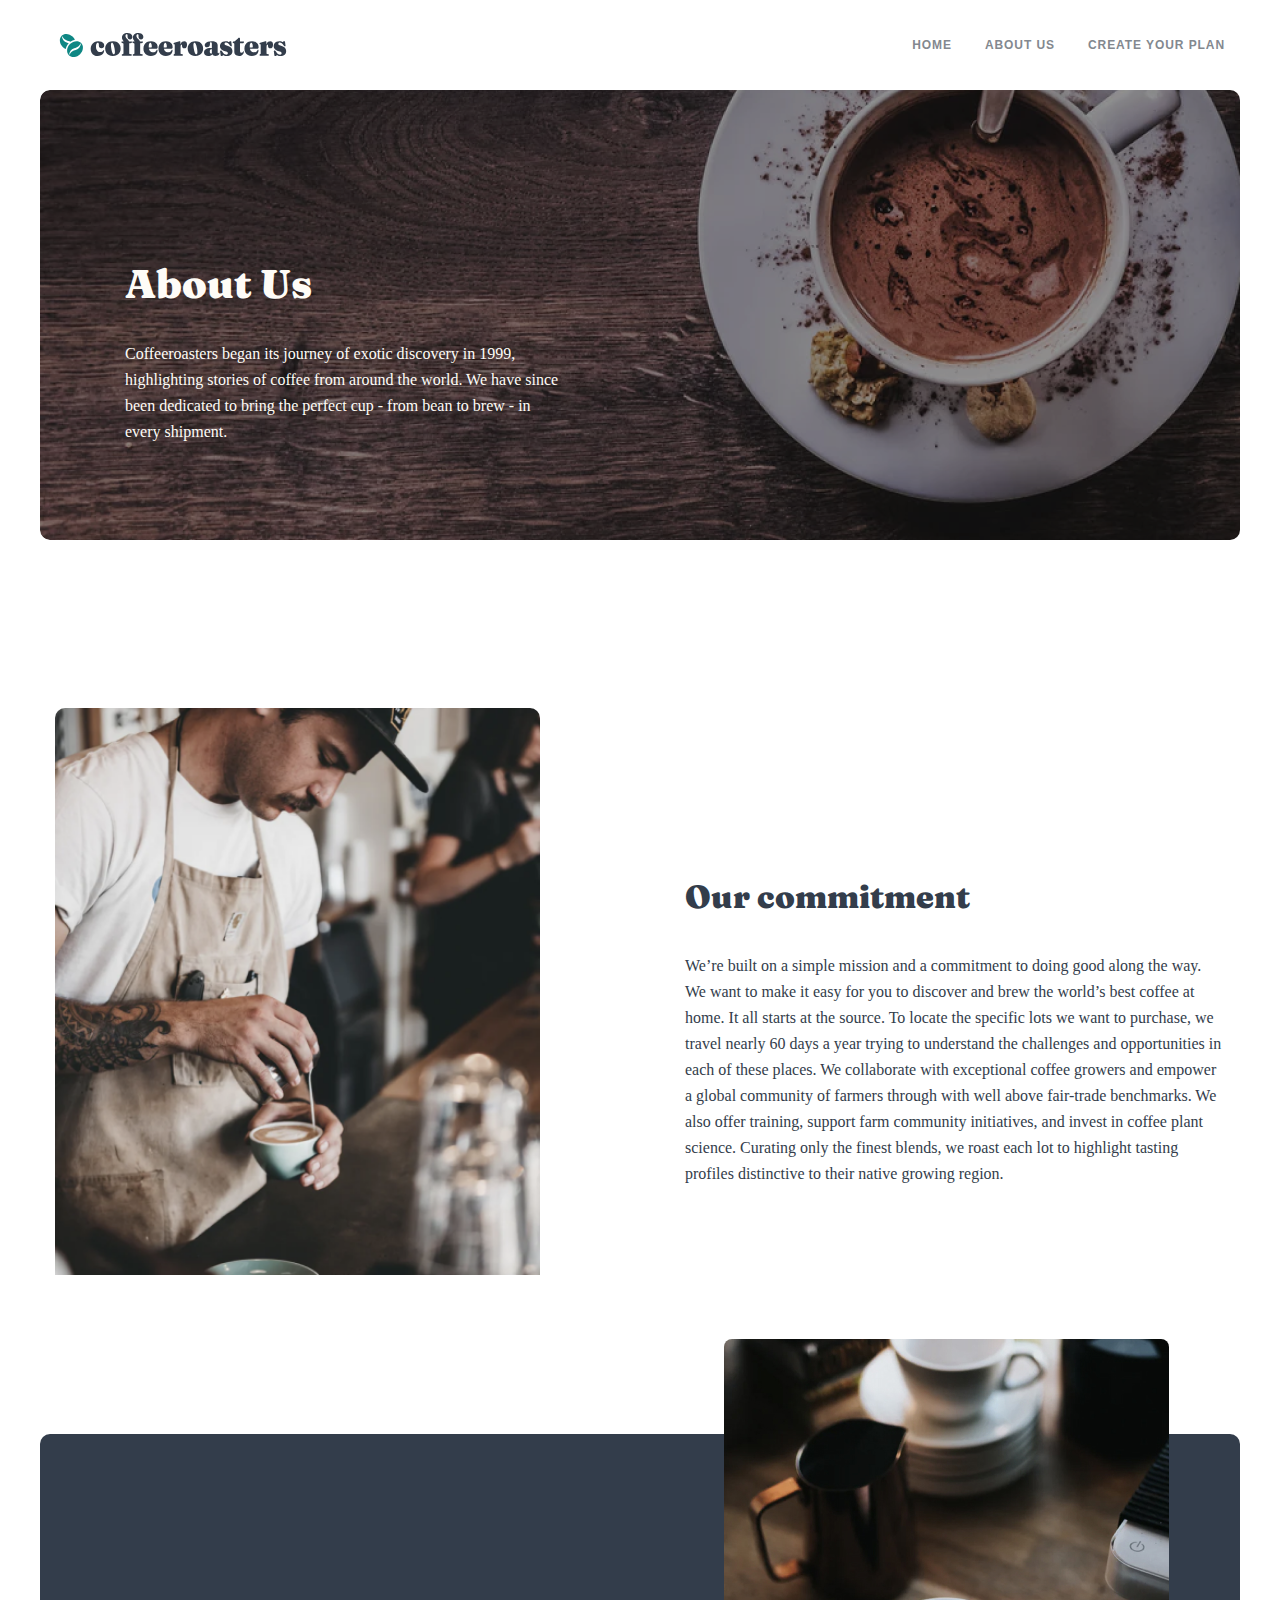
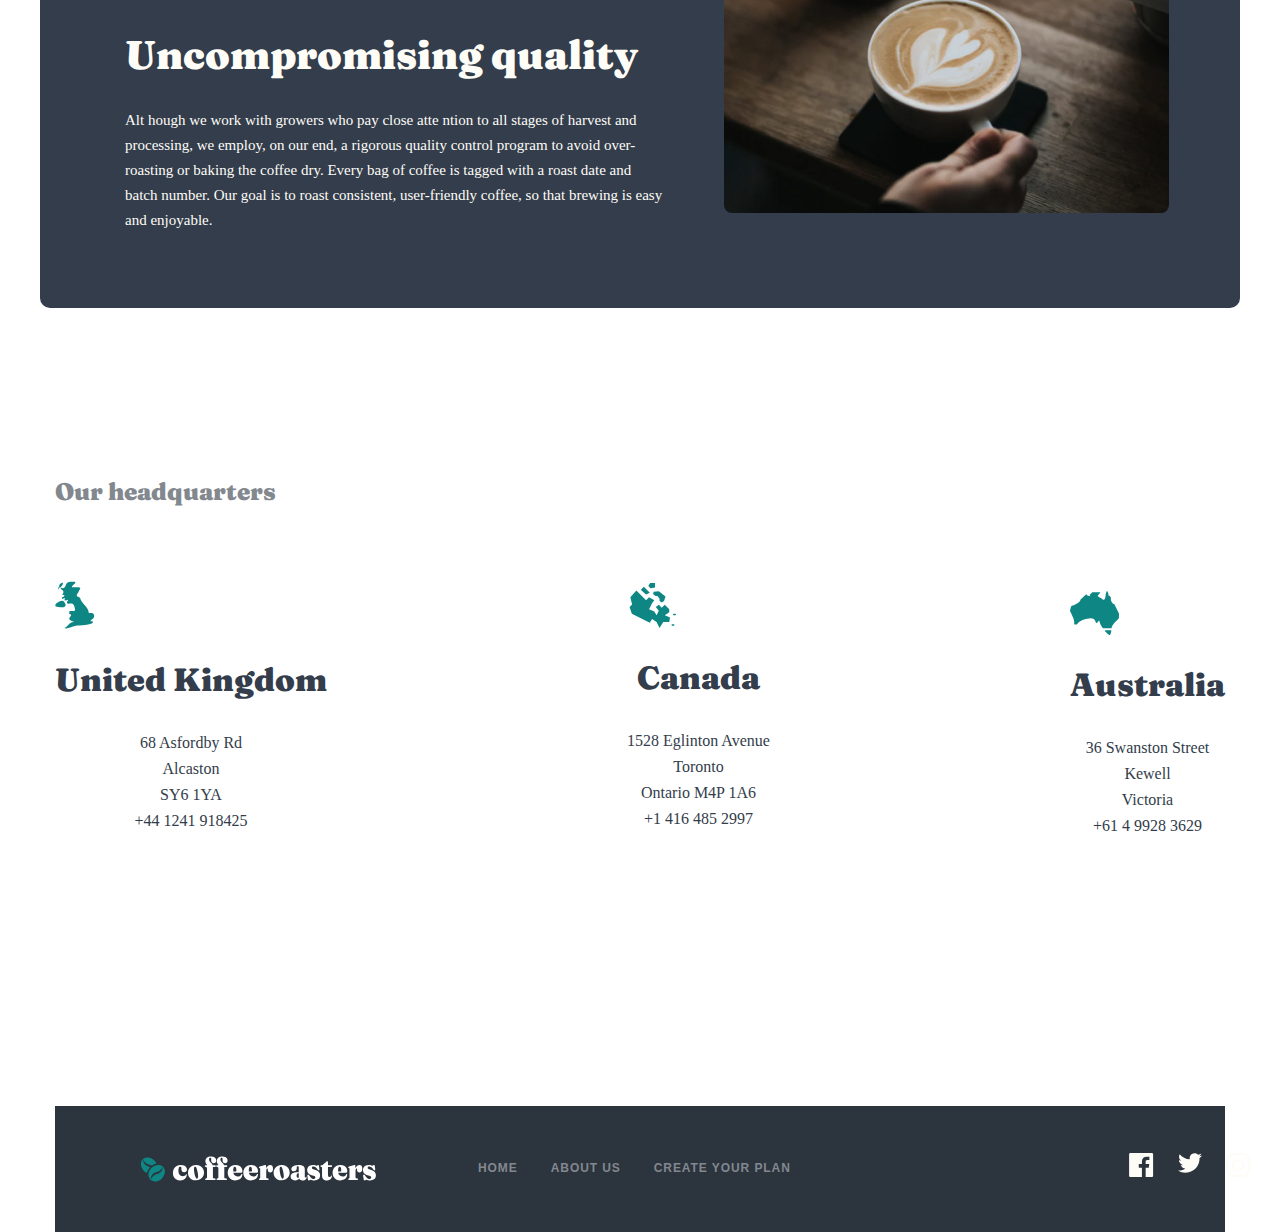
==== commit c364d6c4: "script" ====
--- a/about_as.html
+++ b/about_as.html
@@ -218,5 +218,14 @@
       </div>
     </div>
 
+    <script>
+        const elToggler = document.querySelector(".site-header__burger");
+        const elHeader = document.querySelector(".site-header");
+
+        elToggler.addEventListener("click", function () {
+          elHeader.classList.toggle("site-header__nav--opened");
+          elToggler.classList.toggle("site-header__burger--opened");
+        });
+      </script>
 </body>
 </html>--- a/css/main.css
+++ b/css/main.css
@@ -1296,10 +1296,10 @@
 }
 
 .commitment__title {
-  font-family: "Fraunces 9pt";
+  font-family: "Fraunces";
   font-style: normal;
   font-weight: 900;
-  font-size: 40px;
+  font-size: 32px;
   line-height: 48px;
 }
 
@@ -1334,7 +1334,7 @@
     height: 453px;
   }
   .commitment__title {
-    font-family: "Fraunces 9pt";
+    font-family: "Fraunces";
     font-style: normal;
     font-weight: 900;
     font-size: 32px;
@@ -1372,7 +1372,7 @@
     height: 453px;
   }
   .commitment__title {
-    font-family: "Fraunces 9pt";
+    font-family: "Fraunces";
     font-style: normal;
     font-weight: 900;
     font-size: 32px;
